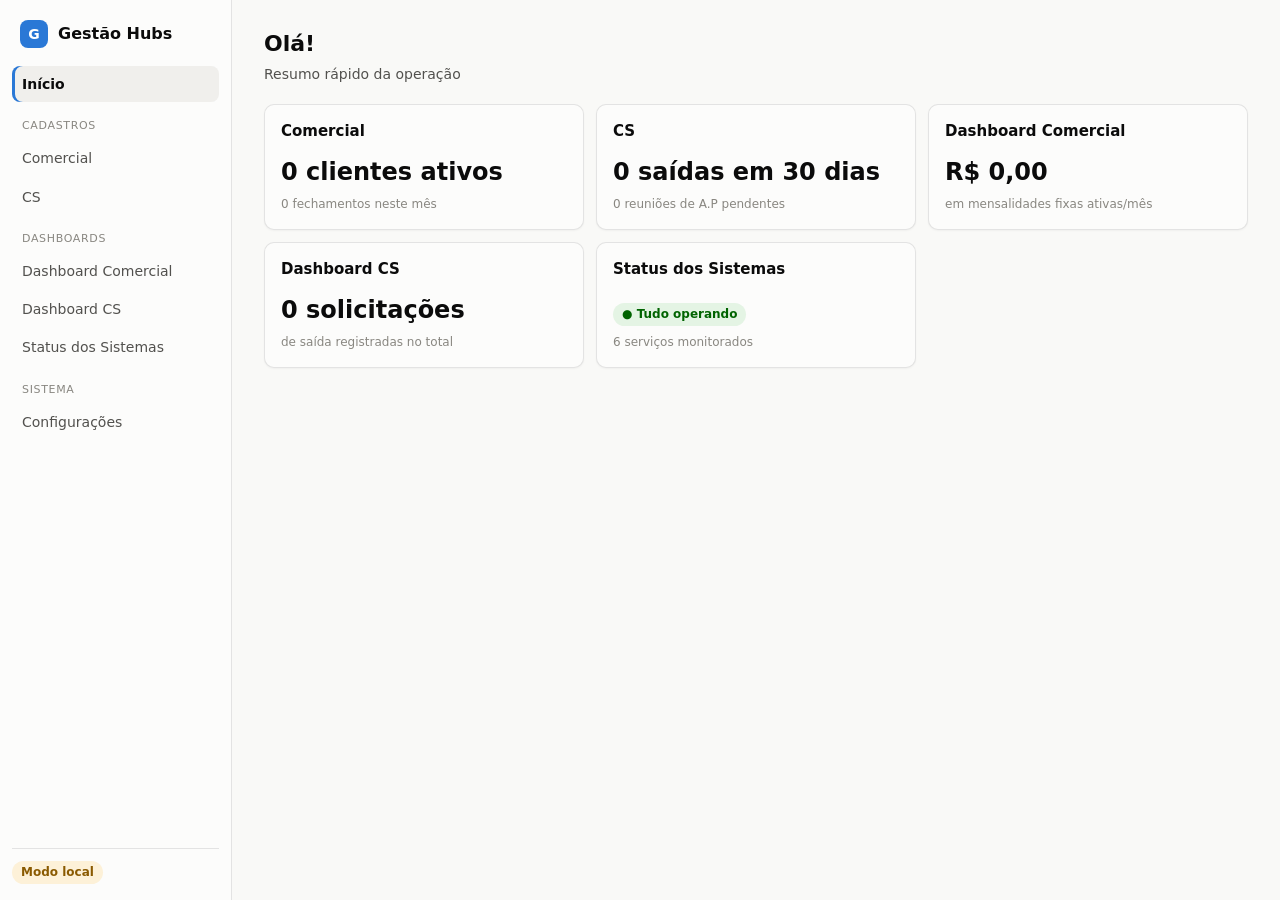
==== index.html @ 753dce30 "Add files via upload" ====
<!doctype html>
<html lang="pt-BR">
<head>
  <meta charset="utf-8">
  <meta name="viewport" content="width=device-width, initial-scale=1">
  <title>Início · Gestão Hubs</title>
  <link rel="icon" href="data:image/svg+xml,<svg xmlns='http://www.w3.org/2000/svg' viewBox='0 0 32 32'><rect width='32' height='32' rx='8' fill='%232a78d6'/><text x='16' y='22' font-size='17' font-family='sans-serif' font-weight='700' fill='white' text-anchor='middle'>G</text></svg>">
  <link rel="stylesheet" href="style.css">
</head>
<body data-page="inicio">
  <main class="content">
    <header class="page-head">
      <div><h1>Olá!</h1><p>Resumo rápido da operação</p></div>
    </header>
    <section class="home-grid" id="home"></section>
  </main>
  <script src="config.js"></script>
  <script src="store.js"></script>
  <script src="common.js"></script>
  <script src="monitor.js"></script>
  <script>
    (async () => {
      let comercial = [], cs = [], status = [], beats = [], cfg;
      try {
        [comercial, cs, status, beats, cfg] = await Promise.all([
          Store.list('comercial'), Store.list('cs'), Store.list('status'), Store.list('heartbeat'), Monitor.loadConfig()]);
      } catch (e) { toast('Erro ao carregar dados: ' + e.message, 'error'); cfg = Monitor.DEFAULT; }

      const today = dates.today(), mes = today.slice(0, 7);
      const saiu = new Set(cs.filter(c => c.data_saida_prevista && c.data_saida_prevista <= today).map(c => norm(c.loja)));
      const ativos = comercial.filter(c => !saiu.has(norm(c.nome_loja)));
      const novosMes = comercial.filter(c => (c.mes_fechamento || dates.ym(c.data_entrada_real)) === mes).length;
      const prox30 = cs.filter(c => c.data_saida_prevista >= today && c.data_saida_prevista <= dates.addDays(today, 30)).length;
      const pendAP = cs.filter(c => (c.reuniao_ap || 'Pendente') === 'Pendente' && (!c.data_saida_prevista || c.data_saida_prevista >= today)).length;

      const byId = arr => Object.fromEntries(arr.map(x => [x.id, x]));
      const M = byId(status), B = byId(beats);
      const res = await Promise.all(cfg.servicos.map(s => Monitor.check(s, M[s.id], B[s.id])));
      const down = cfg.servicos.filter((s, i) => res[i].status === 'down');

      const cards = [
        { href: 'comercial.html', title: 'Comercial', value: fmt.num(ativos.length, 0) + ' clientes ativos', sub: `${novosMes} fechamentos neste mês` },
        { href: 'cs.html', title: 'CS', value: prox30 + ' saídas em 30 dias', sub: `${pendAP} reuniões de A.P pendentes` },
        { href: 'dashboard-comercial.html', title: 'Dashboard Comercial', value: fmt.moneyShort(somaMensalidades(ativos)), sub: 'em mensalidades fixas ativas/mês' },
        { href: 'dashboard-cs.html', title: 'Dashboard CS', value: cs.length + ' solicitações', sub: 'de saída registradas no total' },
        { href: 'sistemas.html', title: 'Status dos Sistemas',
          value: down.length ? `<span class="badge down">✕ ${down.length} com problema</span>` : '<span class="badge ok">● Tudo operando</span>',
          sub: down.length ? down.map(s => esc(s.nome)).join(', ') : `${cfg.servicos.length} serviços monitorados` },
      ];
      function somaMensalidades(arr) { return arr.reduce((s, r) => s + (Number(r.mensalidade_fixa) || 0), 0); }
      $('#home').innerHTML = cards.map(c => `
        <a class="card home-card" href="${c.href}"><strong>${c.title}</strong>
        <span class="value">${c.value}</span><span class="muted small">${c.sub}</span></a>`).join('');
    })();
  </script>
</body>
</html>
---- style.css ----
:root {
  color-scheme: light;
  --bg: #f9f9f7;
  --surface: #fcfcfb;
  --surface-2: #f0efec;
  --border: rgba(11, 11, 11, .10);
  --grid: #e1e0d9;
  --axis: #c3c2b7;
  --text: #0b0b0b;
  --text-2: #52514e;
  --muted: #898781;
  --primary: #2a78d6;
  --primary-ink: #fff;
  --series-1: #2a78d6;
  --series-2: #eb6834;
  --series-3: #1baf7a;
  --series-4: #eda100;
  --good: #0ca30c;
  --good-text: #006300;
  --good-bg: #e4f4e4;
  --warning: #fab219;
  --warning-text: #8a5a00;
  --warning-bg: #fdf1d8;
  --critical: #d03b3b;
  --critical-text: #b42c2c;
  --critical-bg: #fbe6e6;
  --radius: 10px;
  --shadow: 0 1px 2px rgba(0, 0, 0, .04);
  font-family: system-ui, -apple-system, "Segoe UI", sans-serif;
}
@media (prefers-color-scheme: dark) {
  :root:not([data-theme="light"]) {
    color-scheme: dark;
    --bg: #0d0d0d;
    --surface: #1a1a19;
    --surface-2: #232321;
    --border: rgba(255, 255, 255, .10);
    --grid: #2c2c2a;
    --axis: #383835;
    --text: #ffffff;
    --text-2: #c3c2b7;
    --primary: #3987e5;
    --series-1: #3987e5;
    --series-2: #d95926;
    --series-3: #199e70;
    --series-4: #c98500;
    --good-text: #0ca30c;
    --good-bg: #13301a;
    --warning-text: #fab219;
    --warning-bg: #3a2e10;
    --critical-text: #f07070;
    --critical-bg: #3a1717;
  }
}
:root[data-theme="dark"] {
  color-scheme: dark;
  --bg: #0d0d0d; --surface: #1a1a19; --surface-2: #232321; --border: rgba(255, 255, 255, .10);
  --grid: #2c2c2a; --axis: #383835; --text: #ffffff; --text-2: #c3c2b7; --primary: #3987e5;
  --series-1: #3987e5; --series-2: #d95926; --series-3: #199e70; --series-4: #c98500;
  --good-text: #0ca30c; --good-bg: #13301a; --warning-text: #fab219; --warning-bg: #3a2e10;
  --critical-text: #f07070; --critical-bg: #3a1717;
}

* { box-sizing: border-box; }
html, body { margin: 0; }
body {
  background: var(--bg);
  color: var(--text);
  font-size: 14px;
  line-height: 1.45;
  padding-left: 232px;
}
a { color: var(--primary); }
h1 { font-size: 22px; margin: 0; }
h2 { font-size: 16px; margin: 0; }
h3 { font-size: 14px; margin: 0 0 12px; color: var(--text-2); font-weight: 600; }
.muted { color: var(--muted); }
.small { font-size: 12px; }
.mono { font-family: ui-monospace, Menlo, monospace; font-size: 12px; }
.hidden { display: none !important; }
.spacer { flex: 1; }
.row { display: flex; gap: 8px; align-items: center; flex-wrap: wrap; margin: 10px 0; }

/* ---------- layout ---------- */
.sidebar {
  position: fixed; inset: 0 auto 0 0; width: 232px;
  background: var(--surface); border-right: 1px solid var(--border);
  display: flex; flex-direction: column; padding: 16px 12px; z-index: 20;
}
.brand { display: flex; align-items: center; gap: 10px; font-weight: 700; font-size: 16px; padding: 4px 8px 18px; }
.brand-mark {
  width: 28px; height: 28px; border-radius: 8px; background: var(--primary); color: var(--primary-ink);
  display: grid; place-items: center; font-size: 14px;
}
.sidebar nav { display: flex; flex-direction: column; gap: 2px; flex: 1; overflow: auto; }
.nav-group { font-size: 11px; text-transform: uppercase; letter-spacing: .06em; color: var(--muted); padding: 14px 10px 4px; }
.sidebar nav a { color: var(--text-2); text-decoration: none; padding: 8px 10px; border-radius: 8px; }
.sidebar nav a:hover { background: var(--surface-2); color: var(--text); }
.sidebar nav a.active { background: var(--surface-2); color: var(--text); font-weight: 600; box-shadow: inset 3px 0 0 var(--primary); }
.side-foot { border-top: 1px solid var(--border); padding-top: 12px; display: flex; flex-direction: column; gap: 8px; align-items: flex-start; }
.topbar { display: none; }

main.content { padding: 28px 32px 48px; max-width: 1400px; }
.page-head { display: flex; align-items: flex-end; gap: 16px; flex-wrap: wrap; margin-bottom: 20px; }
.page-head p { margin: 4px 0 0; color: var(--text-2); }

@media (max-width: 860px) {
  body { padding-left: 0; }
  .topbar {
    display: flex; align-items: center; gap: 10px; position: sticky; top: 0; z-index: 15;
    background: var(--surface); border-bottom: 1px solid var(--border); padding: 8px 16px; font-weight: 700;
  }
  .sidebar { transform: translateX(-100%); transition: transform .2s; box-shadow: 0 0 30px rgba(0, 0, 0, .2); }
  body.menu-open .sidebar { transform: none; }
  main.content { padding: 20px 16px 40px; }
}

/* ---------- componentes ---------- */
.card { background: var(--surface); border: 1px solid var(--border); border-radius: var(--radius); box-shadow: var(--shadow); padding: 16px; }
.btn {
  border: 1px solid var(--border); background: var(--surface); color: var(--text);
  padding: 8px 14px; border-radius: 8px; font: inherit; font-weight: 500; cursor: pointer; white-space: nowrap;
}
.btn:hover { background: var(--surface-2); }
.btn:disabled { opacity: .6; cursor: wait; }
.btn.primary { background: var(--primary); border-color: var(--primary); color: var(--primary-ink); }
.btn.primary:hover { filter: brightness(1.08); }
.btn.ghost { background: transparent; }
.btn.danger { color: var(--critical-text); }
.btn.small { padding: 4px 10px; font-size: 12px; }
.btn.left { margin-right: auto; }
.icon-btn { border: 0; background: none; color: inherit; font-size: 20px; cursor: pointer; padding: 2px 8px; border-radius: 6px; }
.icon-btn:hover { background: var(--surface-2); }

.input {
  width: 100%; border: 1px solid var(--border); background: var(--surface); color: var(--text);
  border-radius: 8px; padding: 8px 10px; font: inherit;
}
.input:focus { outline: 2px solid var(--primary); outline-offset: -1px; }
.input[readonly] { background: var(--surface-2); color: var(--text-2); }
textarea.input { resize: vertical; }

.badge { display: inline-flex; align-items: center; gap: 6px; font-size: 12px; font-weight: 600; padding: 3px 9px; border-radius: 99px; }
.badge.warn { background: var(--warning-bg); color: var(--warning-text); }
.badge.ok { background: var(--good-bg); color: var(--good-text); }
.badge.down { background: var(--critical-bg); color: var(--critical-text); }
.badge.neutral { background: var(--surface-2); color: var(--text-2); }

/* ---------- toolbar / tabela ---------- */
.toolbar { display: flex; gap: 8px; align-items: center; flex-wrap: wrap; margin-bottom: 12px; }
.toolbar .search { max-width: 320px; }
.toolbar .filter { width: auto; }
.table-card { padding: 0; overflow: hidden; }
.table-wrap { overflow-x: auto; }
table.data { width: 100%; border-collapse: collapse; }
table.data th, table.data td { padding: 10px 12px; text-align: left; border-bottom: 1px solid var(--border); white-space: nowrap; }
table.data th { font-size: 12px; color: var(--text-2); font-weight: 600; background: var(--surface-2); cursor: pointer; user-select: none; position: sticky; top: 0; }
table.data td.num, table.data th.num { text-align: right; font-variant-numeric: tabular-nums; }
table.data tbody tr { cursor: pointer; }
table.data tbody tr:hover { background: var(--surface-2); }
table.data tbody tr:last-child td { border-bottom: 0; }
table.static tbody tr { cursor: default; }
.empty { padding: 40px; text-align: center; color: var(--muted); }

/* ---------- modal / formulário ---------- */
dialog.modal {
  border: 1px solid var(--border); border-radius: 14px; padding: 0; width: min(560px, calc(100vw - 32px));
  background: var(--surface); color: var(--text); box-shadow: 0 20px 60px rgba(0, 0, 0, .25);
}
dialog.modal.wide { width: min(920px, calc(100vw - 32px)); }
dialog::backdrop { background: rgba(0, 0, 0, .4); }
.modal-head, .modal-foot { display: flex; align-items: center; gap: 8px; padding: 14px 20px; }
.modal-head { justify-content: space-between; border-bottom: 1px solid var(--border); }
.modal-foot { justify-content: flex-end; border-top: 1px solid var(--border); }
.modal-body { padding: 20px; max-height: calc(100vh - 200px); overflow: auto; }
.modal-body p:first-child { margin-top: 0; }
.form-grid { display: grid; grid-template-columns: repeat(auto-fill, minmax(240px, 1fr)); gap: 14px 16px; }
.field { display: flex; flex-direction: column; gap: 5px; font-size: 13px; }
.field > span { font-weight: 600; color: var(--text-2); }
.field.wide { grid-column: 1 / -1; }
.affix { display: flex; align-items: center; border: 1px solid var(--border); border-radius: 8px; background: var(--surface); }
.affix:focus-within { outline: 2px solid var(--primary); outline-offset: -1px; }
.affix .input { border: 0; outline: none; }
.affix span { padding: 0 10px; color: var(--muted); font-size: 12px; }

#toasts { position: fixed; bottom: 16px; right: 16px; display: flex; flex-direction: column; gap: 8px; z-index: 1000; }
.toast { background: var(--text); color: var(--bg); padding: 10px 14px; border-radius: 8px; max-width: 380px; box-shadow: 0 6px 20px rgba(0, 0, 0, .2); }
.toast.error { background: var(--critical); color: #fff; }
.toast.ok { background: var(--good-text); color: #fff; }

/* ---------- dashboards ---------- */
.filters { display: flex; gap: 8px; flex-wrap: wrap; align-items: center; margin-bottom: 16px; }
.filters .input { width: auto; }
.kpis { display: grid; grid-template-columns: repeat(auto-fill, minmax(200px, 1fr)); gap: 12px; margin-bottom: 16px; }
.kpi .label { font-size: 12px; color: var(--text-2); }
.kpi .value { font-size: 26px; font-weight: 700; margin-top: 4px; }
.kpi .sub { font-size: 12px; color: var(--muted); margin-top: 2px; }
.charts { display: grid; grid-template-columns: repeat(auto-fit, minmax(420px, 1fr)); gap: 12px; margin-bottom: 16px; }
.chart-box { position: relative; height: 260px; }
@media (max-width: 520px) { .charts { grid-template-columns: 1fr; } .kpi .value { font-size: 22px; } }

/* ---------- status dos sistemas ---------- */
.overall { display: flex; align-items: center; gap: 12px; padding: 16px 20px; margin-bottom: 16px; font-weight: 600; font-size: 15px; }
.overall.ok { background: var(--good-bg); color: var(--good-text); border-color: transparent; }
.overall.down { background: var(--critical-bg); color: var(--critical-text); border-color: transparent; }
.overall.unknown { background: var(--warning-bg); color: var(--warning-text); border-color: transparent; }
.svc-group { margin: 22px 0 10px; }
.services { display: grid; grid-template-columns: repeat(auto-fill, minmax(260px, 1fr)); gap: 12px; }
.svc { display: flex; flex-direction: column; gap: 10px; border-top: 4px solid var(--axis); }
.svc.ok { border-top-color: var(--good); }
.svc.down { border-top-color: var(--critical); }
.svc.unknown { border-top-color: var(--warning); }
.svc-head { display: flex; justify-content: space-between; align-items: center; gap: 8px; }
.svc-name { font-weight: 700; font-size: 15px; }
.svc-status { font-size: 22px; font-weight: 700; display: flex; align-items: center; gap: 8px; }
.svc.ok .svc-status { color: var(--good-text); }
.svc.down .svc-status { color: var(--critical-text); }
.svc.unknown .svc-status { color: var(--warning-text); }
.svc-meta { font-size: 12px; color: var(--text-2); display: grid; gap: 2px; }
.svc-actions { display: flex; gap: 6px; flex-wrap: wrap; margin-top: auto; }
.dot { width: 10px; height: 10px; border-radius: 50%; background: currentColor; display: inline-block; }
.svc.ok .dot { animation: pulse 2s infinite; }
@keyframes pulse { 0%, 100% { opacity: 1; } 50% { opacity: .35; } }

/* ---------- início / login / config ---------- */
.home-grid { display: grid; grid-template-columns: repeat(auto-fill, minmax(240px, 1fr)); gap: 12px; }
.home-card { text-decoration: none; color: inherit; display: flex; flex-direction: column; gap: 6px; transition: border-color .15s; }
.home-card:hover { border-color: var(--primary); }
.home-card strong { font-size: 15px; }
.home-card .value { font-size: 24px; font-weight: 700; margin-top: 6px; }
.login-wrap { min-height: 100vh; display: grid; place-items: center; padding: 16px; }
body[data-page="login"] { padding-left: 0; }
.login-card { width: min(380px, 100%); display: flex; flex-direction: column; gap: 14px; padding: 28px; }
.settings { display: grid; gap: 16px; max-width: 980px; }
.settings .card h2 { margin-bottom: 4px; }
.settings .card > p { margin-top: 0; color: var(--text-2); }
code { background: var(--surface-2); padding: 1px 5px; border-radius: 4px; font-size: 12px; }
pre { background: var(--surface-2); padding: 12px; border-radius: 8px; overflow: auto; font-size: 12px; }
.kpis > *, .charts > *, .services > *, .home-grid > * { min-width: 0; }
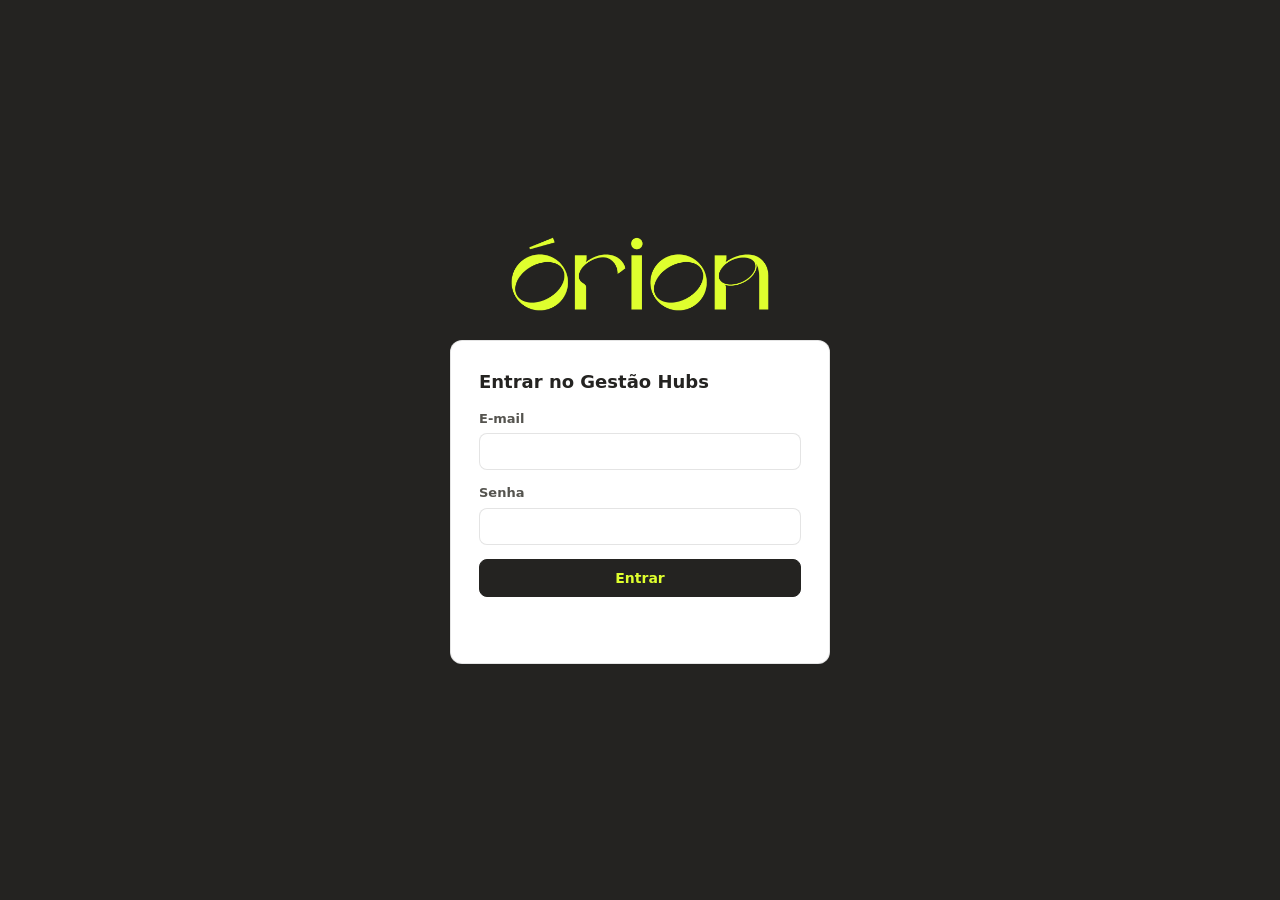
==== commit 8b56a8df: "Visual Órion e novo dashboard CS" ====
--- a/index.html
+++ b/index.html
@@ -3,8 +3,9 @@
 <head>
   <meta charset="utf-8">
   <meta name="viewport" content="width=device-width, initial-scale=1">
-  <title>Início · Gestão Hubs</title>
-  <link rel="icon" href="data:image/svg+xml,<svg xmlns='http://www.w3.org/2000/svg' viewBox='0 0 32 32'><rect width='32' height='32' rx='8' fill='%232a78d6'/><text x='16' y='22' font-size='17' font-family='sans-serif' font-weight='700' fill='white' text-anchor='middle'>G</text></svg>">
+  <meta name="theme-color" content="#242321">
+  <title>Início · Órion</title>
+  <link rel="icon" href="data:image/svg+xml,<svg xmlns='http://www.w3.org/2000/svg' viewBox='0 0 32 32'><rect width='32' height='32' rx='8' fill='%23242321'/><ellipse cx='16' cy='19' rx='8' ry='7' fill='none' stroke='%23dfff2e' stroke-width='3.5' transform='rotate(-25 16 19)'/><path d='M12 8 L21 4.5' stroke='%23dfff2e' stroke-width='2.5' stroke-linecap='round'/></svg>">
   <link rel="stylesheet" href="style.css">
 </head>
 <body data-page="inicio">
--- a/style.css
+++ b/style.css
@@ -1,16 +1,22 @@
 :root {
   color-scheme: light;
-  --bg: #f9f9f7;
-  --surface: #fcfcfb;
-  --surface-2: #f0efec;
-  --border: rgba(11, 11, 11, .10);
-  --grid: #e1e0d9;
+  /* cores da marca Órion */
+  --brand-lime: #dfff2e;
+  --brand-dark: #242321;
+
+  --bg: #f5f5f0;
+  --surface: #ffffff;
+  --surface-2: #efefe8;
+  --border: rgba(36, 35, 33, .12);
+  --grid: #e4e4dc;
   --axis: #c3c2b7;
-  --text: #0b0b0b;
-  --text-2: #52514e;
-  --muted: #898781;
-  --primary: #2a78d6;
-  --primary-ink: #fff;
+  --text: #242321;
+  --text-2: #55544f;
+  --muted: #86857e;
+  --primary: #5c6e00;          /* links, foco e destaques (limão escurecido p/ fundo claro) */
+  --btn-bg: var(--brand-dark); /* botão principal: grafite com texto limão */
+  --btn-ink: var(--brand-lime);
+  --chart-brand: #5c6e00;      /* gráficos de uma série */
   --series-1: #2a78d6;
   --series-2: #eb6834;
   --series-3: #1baf7a;
@@ -24,41 +30,34 @@
   --critical: #d03b3b;
   --critical-text: #b42c2c;
   --critical-bg: #fbe6e6;
-  --radius: 10px;
-  --shadow: 0 1px 2px rgba(0, 0, 0, .04);
+  --side-bg: var(--brand-dark);
+  --side-text: #c9c8c0;
+  --side-hover: #2f2e2b;
+  --radius: 12px;
+  --shadow: 0 1px 2px rgba(36, 35, 33, .05);
   font-family: system-ui, -apple-system, "Segoe UI", sans-serif;
 }
 @media (prefers-color-scheme: dark) {
   :root:not([data-theme="light"]) {
     color-scheme: dark;
-    --bg: #0d0d0d;
-    --surface: #1a1a19;
-    --surface-2: #232321;
-    --border: rgba(255, 255, 255, .10);
-    --grid: #2c2c2a;
-    --axis: #383835;
-    --text: #ffffff;
-    --text-2: #c3c2b7;
-    --primary: #3987e5;
-    --series-1: #3987e5;
-    --series-2: #d95926;
-    --series-3: #199e70;
-    --series-4: #c98500;
-    --good-text: #0ca30c;
-    --good-bg: #13301a;
-    --warning-text: #fab219;
-    --warning-bg: #3a2e10;
-    --critical-text: #f07070;
-    --critical-bg: #3a1717;
+    --bg: #1b1a19; --surface: #242321; --surface-2: #2e2d2a; --border: rgba(255, 255, 255, .09);
+    --grid: #33322f; --axis: #45443f; --text: #f4f4ee; --text-2: #c3c2b7; --muted: #8f8e86;
+    --primary: #dfff2e; --btn-bg: var(--brand-lime); --btn-ink: var(--brand-dark); --chart-brand: #dfff2e;
+    --series-1: #3987e5; --series-2: #d95926; --series-3: #199e70; --series-4: #c98500;
+    --good-text: #0ca30c; --good-bg: #16301b; --warning-text: #fab219; --warning-bg: #3a2e10;
+    --critical-text: #f07070; --critical-bg: #3a1717;
+    --side-bg: #141413; --side-hover: #262523;
   }
 }
 :root[data-theme="dark"] {
   color-scheme: dark;
-  --bg: #0d0d0d; --surface: #1a1a19; --surface-2: #232321; --border: rgba(255, 255, 255, .10);
-  --grid: #2c2c2a; --axis: #383835; --text: #ffffff; --text-2: #c3c2b7; --primary: #3987e5;
+  --bg: #1b1a19; --surface: #242321; --surface-2: #2e2d2a; --border: rgba(255, 255, 255, .09);
+  --grid: #33322f; --axis: #45443f; --text: #f4f4ee; --text-2: #c3c2b7; --muted: #8f8e86;
+  --primary: #dfff2e; --btn-bg: var(--brand-lime); --btn-ink: var(--brand-dark); --chart-brand: #dfff2e;
   --series-1: #3987e5; --series-2: #d95926; --series-3: #199e70; --series-4: #c98500;
-  --good-text: #0ca30c; --good-bg: #13301a; --warning-text: #fab219; --warning-bg: #3a2e10;
+  --good-text: #0ca30c; --good-bg: #16301b; --warning-text: #fab219; --warning-bg: #3a2e10;
   --critical-text: #f07070; --critical-bg: #3a1717;
+  --side-bg: #141413; --side-hover: #262523;
 }
 
 * { box-sizing: border-box; }
@@ -68,10 +67,10 @@
   color: var(--text);
   font-size: 14px;
   line-height: 1.45;
-  padding-left: 232px;
+  padding-left: 240px;
 }
 a { color: var(--primary); }
-h1 { font-size: 22px; margin: 0; }
+h1 { font-size: 24px; margin: 0; letter-spacing: -.01em; }
 h2 { font-size: 16px; margin: 0; }
 h3 { font-size: 14px; margin: 0 0 12px; color: var(--text-2); font-weight: 600; }
 .muted { color: var(--muted); }
@@ -81,36 +80,39 @@
 .spacer { flex: 1; }
 .row { display: flex; gap: 8px; align-items: center; flex-wrap: wrap; margin: 10px 0; }
 
-/* ---------- layout ---------- */
+/* ---------- layout (menu lateral sempre grafite, com a logo) ---------- */
 .sidebar {
-  position: fixed; inset: 0 auto 0 0; width: 232px;
-  background: var(--surface); border-right: 1px solid var(--border);
-  display: flex; flex-direction: column; padding: 16px 12px; z-index: 20;
-}
-.brand { display: flex; align-items: center; gap: 10px; font-weight: 700; font-size: 16px; padding: 4px 8px 18px; }
-.brand-mark {
-  width: 28px; height: 28px; border-radius: 8px; background: var(--primary); color: var(--primary-ink);
-  display: grid; place-items: center; font-size: 14px;
-}
+  position: fixed; inset: 0 auto 0 0; width: 240px;
+  background: var(--side-bg); color: var(--side-text); border-right: 1px solid rgba(255, 255, 255, .06);
+  display: flex; flex-direction: column; padding: 22px 14px 16px; z-index: 20;
+}
+.brand { display: flex; flex-direction: column; align-items: flex-start; gap: 6px; padding: 0 10px 20px; }
+.brand-logo { height: 34px; width: auto; display: block; }
+.brand-sub { font-size: 11px; letter-spacing: .14em; text-transform: uppercase; color: var(--side-text); opacity: .75; }
 .sidebar nav { display: flex; flex-direction: column; gap: 2px; flex: 1; overflow: auto; }
-.nav-group { font-size: 11px; text-transform: uppercase; letter-spacing: .06em; color: var(--muted); padding: 14px 10px 4px; }
-.sidebar nav a { color: var(--text-2); text-decoration: none; padding: 8px 10px; border-radius: 8px; }
-.sidebar nav a:hover { background: var(--surface-2); color: var(--text); }
-.sidebar nav a.active { background: var(--surface-2); color: var(--text); font-weight: 600; box-shadow: inset 3px 0 0 var(--primary); }
-.side-foot { border-top: 1px solid var(--border); padding-top: 12px; display: flex; flex-direction: column; gap: 8px; align-items: flex-start; }
+.nav-group { font-size: 11px; text-transform: uppercase; letter-spacing: .08em; color: #86857e; padding: 16px 10px 4px; }
+.sidebar nav a { color: var(--side-text); text-decoration: none; padding: 9px 12px; border-radius: 8px; transition: background .15s, color .15s; }
+.sidebar nav a:hover { background: var(--side-hover); color: #fff; }
+.sidebar nav a.active { background: var(--side-hover); color: var(--brand-lime); font-weight: 600; box-shadow: inset 3px 0 0 var(--brand-lime); }
+.side-foot { border-top: 1px solid rgba(255, 255, 255, .08); padding-top: 12px; display: flex; flex-direction: column; gap: 8px; align-items: flex-start; }
+.side-foot .muted { color: #a3a29a; }
+.side-foot .btn { color: var(--side-text); border-color: rgba(255, 255, 255, .15); }
+.side-foot .btn:hover { background: var(--side-hover); color: #fff; }
 .topbar { display: none; }
 
-main.content { padding: 28px 32px 48px; max-width: 1400px; }
-.page-head { display: flex; align-items: flex-end; gap: 16px; flex-wrap: wrap; margin-bottom: 20px; }
-.page-head p { margin: 4px 0 0; color: var(--text-2); }
+main.content { padding: 30px 36px 48px; max-width: 1400px; }
+.page-head { display: flex; align-items: flex-end; gap: 16px; flex-wrap: wrap; margin-bottom: 22px; }
+.page-head h1::after { content: ""; display: block; width: 32px; height: 4px; border-radius: 2px; background: var(--brand-lime); margin-top: 8px; }
+.page-head p { margin: 6px 0 0; color: var(--text-2); }
 
 @media (max-width: 860px) {
   body { padding-left: 0; }
   .topbar {
-    display: flex; align-items: center; gap: 10px; position: sticky; top: 0; z-index: 15;
-    background: var(--surface); border-bottom: 1px solid var(--border); padding: 8px 16px; font-weight: 700;
+    display: flex; align-items: center; gap: 12px; position: sticky; top: 0; z-index: 15;
+    background: var(--brand-dark); color: #fff; padding: 10px 16px;
   }
-  .sidebar { transform: translateX(-100%); transition: transform .2s; box-shadow: 0 0 30px rgba(0, 0, 0, .2); }
+  .topbar .brand-logo { height: 22px; }
+  .sidebar { transform: translateX(-100%); transition: transform .2s; box-shadow: 0 0 30px rgba(0, 0, 0, .3); }
   body.menu-open .sidebar { transform: none; }
   main.content { padding: 20px 16px 40px; }
 }
@@ -123,7 +125,7 @@
 }
 .btn:hover { background: var(--surface-2); }
 .btn:disabled { opacity: .6; cursor: wait; }
-.btn.primary { background: var(--primary); border-color: var(--primary); color: var(--primary-ink); }
+.btn.primary { background: var(--btn-bg); border-color: var(--btn-bg); color: var(--btn-ink); font-weight: 600; }
 .btn.primary:hover { filter: brightness(1.08); }
 .btn.ghost { background: transparent; }
 .btn.danger { color: var(--critical-text); }
@@ -186,7 +188,7 @@
 #toasts { position: fixed; bottom: 16px; right: 16px; display: flex; flex-direction: column; gap: 8px; z-index: 1000; }
 .toast { background: var(--text); color: var(--bg); padding: 10px 14px; border-radius: 8px; max-width: 380px; box-shadow: 0 6px 20px rgba(0, 0, 0, .2); }
 .toast.error { background: var(--critical); color: #fff; }
-.toast.ok { background: var(--good-text); color: #fff; }
+.toast.ok { background: var(--brand-dark); color: var(--brand-lime); }
 
 /* ---------- dashboards ---------- */
 .filters { display: flex; gap: 8px; flex-wrap: wrap; align-items: center; margin-bottom: 16px; }
@@ -228,12 +230,23 @@
 .home-card:hover { border-color: var(--primary); }
 .home-card strong { font-size: 15px; }
 .home-card .value { font-size: 24px; font-weight: 700; margin-top: 6px; }
-.login-wrap { min-height: 100vh; display: grid; place-items: center; padding: 16px; }
-body[data-page="login"] { padding-left: 0; }
+.login-wrap { min-height: 100vh; display: grid; place-items: center; align-content: center; gap: 28px; padding: 16px; }
+body[data-page="login"] { padding-left: 0; background: var(--brand-dark); }
+.login-logo { width: min(260px, 70vw); height: auto; }
 .login-card { width: min(380px, 100%); display: flex; flex-direction: column; gap: 14px; padding: 28px; }
+.login-card h2 { font-size: 18px; }
 .settings { display: grid; gap: 16px; max-width: 980px; }
 .settings .card h2 { margin-bottom: 4px; }
 .settings .card > p { margin-top: 0; color: var(--text-2); }
 code { background: var(--surface-2); padding: 1px 5px; border-radius: 4px; font-size: 12px; }
 pre { background: var(--surface-2); padding: 12px; border-radius: 8px; overflow: auto; font-size: 12px; }
 .kpis > *, .charts > *, .services > *, .home-grid > * { min-width: 0; }
+a.brand { text-decoration: none; }
+
+/* seções do dashboard */
+.section-head { display: flex; align-items: center; gap: 10px; flex-wrap: wrap; margin: 30px 0 12px; padding-top: 22px; border-top: 1px solid var(--border); }
+.section-head h2 { font-size: 18px; }
+.section-head .muted { margin-left: auto; }
+.note { margin: -6px 0 0; }
+.kpi .sub a { color: var(--primary); }
+.table-card + .section-head { margin-top: 34px; }
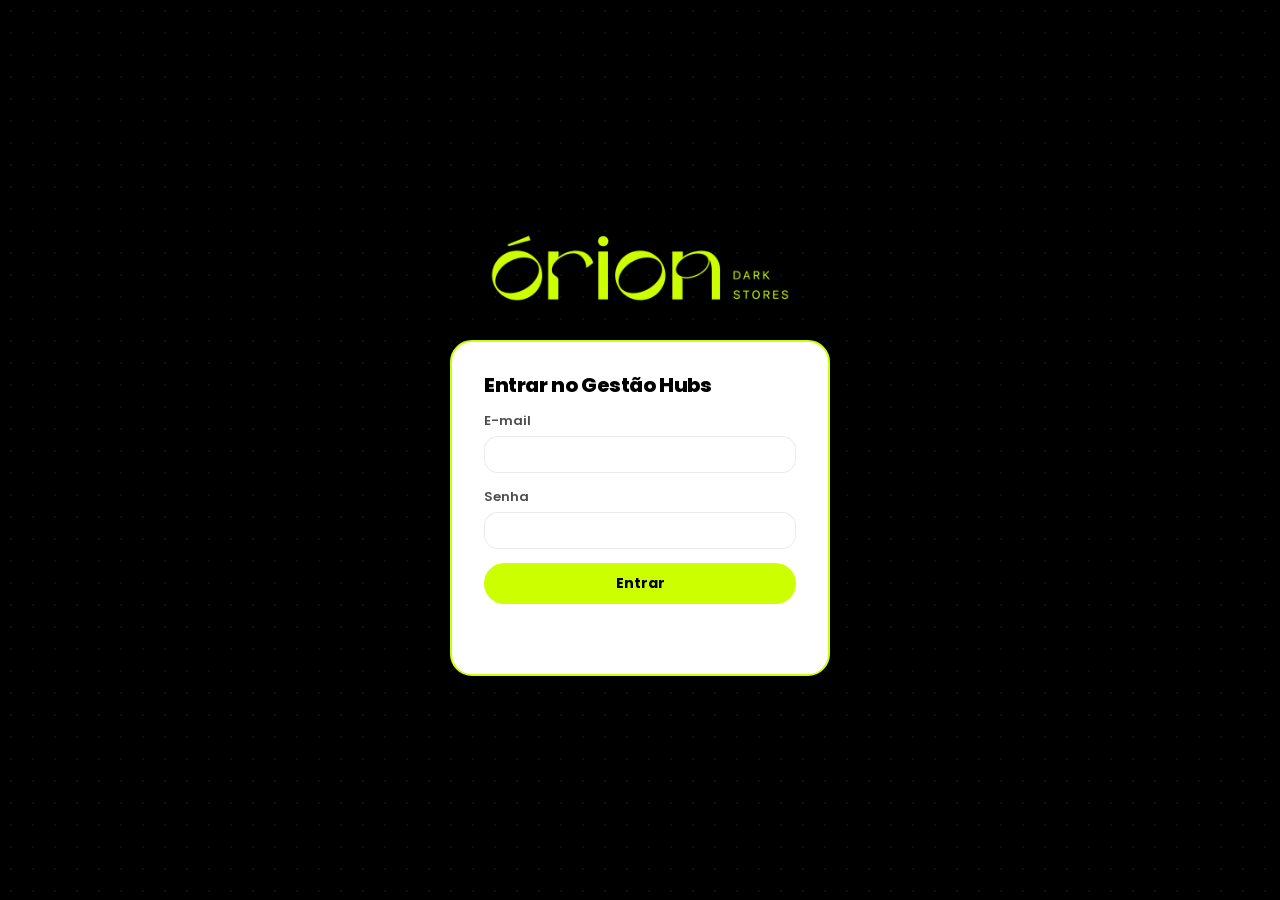
==== commit 6a26113f: "Mudanças Design pt2" ====
--- a/index.html
+++ b/index.html
@@ -3,9 +3,9 @@
 <head>
   <meta charset="utf-8">
   <meta name="viewport" content="width=device-width, initial-scale=1">
-  <meta name="theme-color" content="#242321">
+  <meta name="theme-color" content="#000000">
   <title>Início · Órion</title>
-  <link rel="icon" href="data:image/svg+xml,<svg xmlns='http://www.w3.org/2000/svg' viewBox='0 0 32 32'><rect width='32' height='32' rx='8' fill='%23242321'/><ellipse cx='16' cy='19' rx='8' ry='7' fill='none' stroke='%23dfff2e' stroke-width='3.5' transform='rotate(-25 16 19)'/><path d='M12 8 L21 4.5' stroke='%23dfff2e' stroke-width='2.5' stroke-linecap='round'/></svg>">
+  <link rel="icon" href="data:image/svg+xml,<svg xmlns='http://www.w3.org/2000/svg' viewBox='0 0 32 32'><rect width='32' height='32' rx='8' fill='%23000000'/><ellipse cx='16' cy='19' rx='8' ry='7' fill='none' stroke='%23CCFF00' stroke-width='3.5' transform='rotate(-25 16 19)'/><path d='M12 8 L21 4.5' stroke='%23CCFF00' stroke-width='2.5' stroke-linecap='round'/></svg>">
   <link rel="stylesheet" href="style.css">
 </head>
 <body data-page="inicio">
--- a/style.css
+++ b/style.css
@@ -1,26 +1,38 @@
+@import url('https://fonts.googleapis.com/css2?family=Poppins:wght@400;500;600;700;800&display=swap');
+
+/* Identidade Órion (Órion Design System): limão é o protagonista,
+   preto e areia são as bases, lilás é o único acento secundário. */
 :root {
   color-scheme: light;
-  /* cores da marca Órion */
-  --brand-lime: #dfff2e;
-  --brand-dark: #242321;
-
-  --bg: #f5f5f0;
-  --surface: #ffffff;
-  --surface-2: #efefe8;
-  --border: rgba(36, 35, 33, .12);
-  --grid: #e4e4dc;
-  --axis: #c3c2b7;
-  --text: #242321;
-  --text-2: #55544f;
-  --muted: #86857e;
-  --primary: #5c6e00;          /* links, foco e destaques (limão escurecido p/ fundo claro) */
-  --btn-bg: var(--brand-dark); /* botão principal: grafite com texto limão */
-  --btn-ink: var(--brand-lime);
-  --chart-brand: #5c6e00;      /* gráficos de uma série */
-  --series-1: #2a78d6;
-  --series-2: #eb6834;
-  --series-3: #1baf7a;
-  --series-4: #eda100;
+  --orion-lime: #ccff00;
+  --orion-black: #000000;
+  --orion-white: #ffffff;
+  --orion-sand: #f0efeb;
+  --orion-lilac: #c9b8e8;
+  --lime-600: #b8e600;
+  --lime-900: #5c7300;          /* limão legível sobre fundo claro */
+  --lilac-100: #efe9f8;
+  --lilac-600: #a88fd6;
+
+  --bg: var(--orion-sand);
+  --surface: var(--orion-white);
+  --surface-2: #e6e5e0;
+  --border: rgba(0, 0, 0, .08);
+  --grid: #e6e5e0;
+  --axis: #b3b3b3;
+  --text: #000000;
+  --text-2: #4d4d4d;
+  --muted: #808080;
+  --primary: var(--lime-900);   /* links e destaques sobre claro */
+  --accent-2: var(--lilac-600); /* acento secundário: bordas, marcadores */
+  --focus: var(--lilac-600);
+  --btn-bg: var(--orion-lime);  /* botão principal: limão com texto preto, sempre */
+  --btn-ink: var(--orion-black);
+  --chart-brand: #5c7300;
+  --series-1: #5c7300;
+  --series-2: #8a6cc4;
+  --series-3: #2a78d6;
+  --series-4: #eb6834;
   --good: #0ca30c;
   --good-text: #006300;
   --good-bg: #e4f4e4;
@@ -30,34 +42,37 @@
   --critical: #d03b3b;
   --critical-text: #b42c2c;
   --critical-bg: #fbe6e6;
-  --side-bg: var(--brand-dark);
-  --side-text: #c9c8c0;
-  --side-hover: #2f2e2b;
-  --radius: 12px;
-  --shadow: 0 1px 2px rgba(36, 35, 33, .05);
-  font-family: system-ui, -apple-system, "Segoe UI", sans-serif;
+  --side-bg: var(--orion-black);
+  --side-text: #b3b3b3;
+  --side-hover: #1f1f1f;
+  --radius: 22px;
+  --radius-sm: 14px;
+  --shadow: 0 2px 8px rgba(0, 0, 0, .06);
+  --ease-out: cubic-bezier(.22, 1, .36, 1);
+  --texture-dots: radial-gradient(rgba(255, 255, 255, .05) 1.4px, transparent 1.4px);
+  font-family: 'Poppins', system-ui, -apple-system, "Segoe UI", sans-serif;
 }
 @media (prefers-color-scheme: dark) {
   :root:not([data-theme="light"]) {
     color-scheme: dark;
-    --bg: #1b1a19; --surface: #242321; --surface-2: #2e2d2a; --border: rgba(255, 255, 255, .09);
-    --grid: #33322f; --axis: #45443f; --text: #f4f4ee; --text-2: #c3c2b7; --muted: #8f8e86;
-    --primary: #dfff2e; --btn-bg: var(--brand-lime); --btn-ink: var(--brand-dark); --chart-brand: #dfff2e;
-    --series-1: #3987e5; --series-2: #d95926; --series-3: #199e70; --series-4: #c98500;
-    --good-text: #0ca30c; --good-bg: #16301b; --warning-text: #fab219; --warning-bg: #3a2e10;
-    --critical-text: #f07070; --critical-bg: #3a1717;
-    --side-bg: #141413; --side-hover: #262523;
+    --bg: #000000; --surface: #141414; --surface-2: #1f1f1f; --border: rgba(255, 255, 255, .1);
+    --grid: #2e2e2e; --axis: #4d4d4d; --text: #ffffff; --text-2: #b3b3b3; --muted: #808080;
+    --primary: var(--orion-lime); --chart-brand: #ccff00;
+    --series-1: #ccff00; --series-2: #c9b8e8; --series-3: #3987e5; --series-4: #d95926;
+    --good-text: #3fcf3f; --good-bg: #12291a; --warning-text: #fab219; --warning-bg: #33280c;
+    --critical-text: #f07070; --critical-bg: #351414;
+    --side-bg: #000000; --side-hover: #1f1f1f;
   }
 }
 :root[data-theme="dark"] {
   color-scheme: dark;
-  --bg: #1b1a19; --surface: #242321; --surface-2: #2e2d2a; --border: rgba(255, 255, 255, .09);
-  --grid: #33322f; --axis: #45443f; --text: #f4f4ee; --text-2: #c3c2b7; --muted: #8f8e86;
-  --primary: #dfff2e; --btn-bg: var(--brand-lime); --btn-ink: var(--brand-dark); --chart-brand: #dfff2e;
-  --series-1: #3987e5; --series-2: #d95926; --series-3: #199e70; --series-4: #c98500;
-  --good-text: #0ca30c; --good-bg: #16301b; --warning-text: #fab219; --warning-bg: #3a2e10;
-  --critical-text: #f07070; --critical-bg: #3a1717;
-  --side-bg: #141413; --side-hover: #262523;
+  --bg: #000000; --surface: #141414; --surface-2: #1f1f1f; --border: rgba(255, 255, 255, .1);
+  --grid: #2e2e2e; --axis: #4d4d4d; --text: #ffffff; --text-2: #b3b3b3; --muted: #808080;
+  --primary: var(--orion-lime); --chart-brand: #ccff00;
+  --series-1: #ccff00; --series-2: #c9b8e8; --series-3: #3987e5; --series-4: #d95926;
+  --good-text: #3fcf3f; --good-bg: #12291a; --warning-text: #fab219; --warning-bg: #33280c;
+  --critical-text: #f07070; --critical-bg: #351414;
+  --side-bg: #000000; --side-hover: #1f1f1f;
 }
 
 * { box-sizing: border-box; }
@@ -66,11 +81,13 @@
   background: var(--bg);
   color: var(--text);
   font-size: 14px;
-  line-height: 1.45;
+  line-height: 1.5;
   padding-left: 240px;
+  -webkit-font-smoothing: antialiased;
 }
 a { color: var(--primary); }
-h1 { font-size: 24px; margin: 0; letter-spacing: -.01em; }
+h1, h2 { font-weight: 800; letter-spacing: -.02em; line-height: 1.15; }
+h1 { font-size: 26px; margin: 0; }
 h2 { font-size: 16px; margin: 0; }
 h3 { font-size: 14px; margin: 0 0 12px; color: var(--text-2); font-weight: 600; }
 .muted { color: var(--muted); }
@@ -83,37 +100,38 @@
 /* ---------- layout (menu lateral sempre grafite, com a logo) ---------- */
 .sidebar {
   position: fixed; inset: 0 auto 0 0; width: 240px;
-  background: var(--side-bg); color: var(--side-text); border-right: 1px solid rgba(255, 255, 255, .06);
+  background: var(--side-bg) var(--texture-dots); background-size: 22px 22px;
+  color: var(--side-text); border-right: 1px solid rgba(255, 255, 255, .06);
   display: flex; flex-direction: column; padding: 22px 14px 16px; z-index: 20;
 }
 .brand { display: flex; flex-direction: column; align-items: flex-start; gap: 6px; padding: 0 10px 20px; }
-.brand-logo { height: 34px; width: auto; display: block; }
-.brand-sub { font-size: 11px; letter-spacing: .14em; text-transform: uppercase; color: var(--side-text); opacity: .75; }
+.brand-logo { height: 40px; margin-left: -6px; width: auto; display: block; }
+.brand-sub { font-size: 11px; font-weight: 600; letter-spacing: .14em; text-transform: uppercase; color: var(--orion-lilac); }
 .sidebar nav { display: flex; flex-direction: column; gap: 2px; flex: 1; overflow: auto; }
-.nav-group { font-size: 11px; text-transform: uppercase; letter-spacing: .08em; color: #86857e; padding: 16px 10px 4px; }
-.sidebar nav a { color: var(--side-text); text-decoration: none; padding: 9px 12px; border-radius: 8px; transition: background .15s, color .15s; }
+.nav-group { font-size: 11px; font-weight: 600; text-transform: uppercase; letter-spacing: .14em; color: #808080; padding: 16px 10px 4px; }
+.sidebar nav a { color: var(--side-text); text-decoration: none; padding: 9px 14px; border-radius: 999px; font-weight: 500; transition: background .15s, color .15s; }
 .sidebar nav a:hover { background: var(--side-hover); color: #fff; }
-.sidebar nav a.active { background: var(--side-hover); color: var(--brand-lime); font-weight: 600; box-shadow: inset 3px 0 0 var(--brand-lime); }
+.sidebar nav a.active { background: var(--orion-lime); color: var(--orion-black); font-weight: 700; }
 .side-foot { border-top: 1px solid rgba(255, 255, 255, .08); padding-top: 12px; display: flex; flex-direction: column; gap: 8px; align-items: flex-start; }
-.side-foot .muted { color: #a3a29a; }
+.side-foot .muted { color: #b3b3b3; }
 .side-foot .btn { color: var(--side-text); border-color: rgba(255, 255, 255, .15); }
 .side-foot .btn:hover { background: var(--side-hover); color: #fff; }
 .topbar { display: none; }
 
 main.content { padding: 30px 36px 48px; max-width: 1400px; }
 .page-head { display: flex; align-items: flex-end; gap: 16px; flex-wrap: wrap; margin-bottom: 22px; }
-.page-head h1::after { content: ""; display: block; width: 32px; height: 4px; border-radius: 2px; background: var(--brand-lime); margin-top: 8px; }
+.page-head h1::after { content: ""; display: block; width: 40px; height: 6px; border-radius: 999px; background: var(--orion-lime); margin-top: 10px; }
 .page-head p { margin: 6px 0 0; color: var(--text-2); }
 
 @media (max-width: 860px) {
   body { padding-left: 0; }
   .topbar {
     display: flex; align-items: center; gap: 12px; position: sticky; top: 0; z-index: 15;
-    background: var(--brand-dark); color: #fff; padding: 10px 16px;
+    background: var(--orion-black); color: #fff; padding: 10px 16px;
   }
-  .topbar .brand-logo { height: 22px; }
-  .sidebar { transform: translateX(-100%); transition: transform .2s; box-shadow: 0 0 30px rgba(0, 0, 0, .3); }
-  body.menu-open .sidebar { transform: none; }
+  .topbar .brand-logo { height: 24px; }
+  .sidebar { transform: translateX(-100%); transition: transform .2s; }
+  body.menu-open .sidebar { transform: none; box-shadow: 0 0 30px rgba(0, 0, 0, .3); }
   main.content { padding: 20px 16px 40px; }
 }
 
@@ -121,28 +139,33 @@
 .card { background: var(--surface); border: 1px solid var(--border); border-radius: var(--radius); box-shadow: var(--shadow); padding: 16px; }
 .btn {
   border: 1px solid var(--border); background: var(--surface); color: var(--text);
-  padding: 8px 14px; border-radius: 8px; font: inherit; font-weight: 500; cursor: pointer; white-space: nowrap;
+  padding: 8px 18px; border-radius: 999px; border-width: 2px; font: inherit; font-weight: 600; cursor: pointer; white-space: nowrap;
+  transition: transform .14s var(--ease-out), filter .14s var(--ease-out), background .14s;
 }
 .btn:hover { background: var(--surface-2); }
+.btn:active:not(:disabled) { transform: scale(.96); }
+.btn:focus-visible, .icon-btn:focus-visible, a:focus-visible { outline: 2px solid var(--focus); outline-offset: 2px; }
 .btn:disabled { opacity: .6; cursor: wait; }
-.btn.primary { background: var(--btn-bg); border-color: var(--btn-bg); color: var(--btn-ink); font-weight: 600; }
-.btn.primary:hover { filter: brightness(1.08); }
+.btn.primary { background: var(--btn-bg); border-color: var(--btn-bg); color: var(--btn-ink); font-weight: 700; }
+.btn.primary:hover { filter: brightness(.93); }
 .btn.ghost { background: transparent; }
 .btn.danger { color: var(--critical-text); }
-.btn.small { padding: 4px 10px; font-size: 12px; }
+.btn.small { padding: 4px 12px; font-size: 12px; }
 .btn.left { margin-right: auto; }
 .icon-btn { border: 0; background: none; color: inherit; font-size: 20px; cursor: pointer; padding: 2px 8px; border-radius: 6px; }
 .icon-btn:hover { background: var(--surface-2); }
 
 .input {
   width: 100%; border: 1px solid var(--border); background: var(--surface); color: var(--text);
-  border-radius: 8px; padding: 8px 10px; font: inherit;
-}
-.input:focus { outline: 2px solid var(--primary); outline-offset: -1px; }
+  border-radius: var(--radius-sm); padding: 8px 12px; font: inherit;
+}
+.input:focus { outline: 2px solid var(--focus); outline-offset: -1px; }
 .input[readonly] { background: var(--surface-2); color: var(--text-2); }
 textarea.input { resize: vertical; }
 
-.badge { display: inline-flex; align-items: center; gap: 6px; font-size: 12px; font-weight: 600; padding: 3px 9px; border-radius: 99px; }
+.badge { display: inline-flex; align-items: center; gap: 6px; font-size: 11px; font-weight: 600; letter-spacing: .06em; text-transform: uppercase; padding: 4px 10px; border-radius: 999px; }
+.badge.lime { background: var(--orion-lime); color: var(--orion-black); }
+.badge.lilac { background: var(--orion-lilac); color: var(--orion-black); }
 .badge.warn { background: var(--warning-bg); color: var(--warning-text); }
 .badge.ok { background: var(--good-bg); color: var(--good-text); }
 .badge.down { background: var(--critical-bg); color: var(--critical-text); }
@@ -156,7 +179,7 @@
 .table-wrap { overflow-x: auto; }
 table.data { width: 100%; border-collapse: collapse; }
 table.data th, table.data td { padding: 10px 12px; text-align: left; border-bottom: 1px solid var(--border); white-space: nowrap; }
-table.data th { font-size: 12px; color: var(--text-2); font-weight: 600; background: var(--surface-2); cursor: pointer; user-select: none; position: sticky; top: 0; }
+table.data th { font-size: 11px; letter-spacing: .08em; text-transform: uppercase; color: var(--text-2); font-weight: 600; background: var(--surface-2); cursor: pointer; user-select: none; position: sticky; top: 0; }
 table.data td.num, table.data th.num { text-align: right; font-variant-numeric: tabular-nums; }
 table.data tbody tr { cursor: pointer; }
 table.data tbody tr:hover { background: var(--surface-2); }
@@ -166,7 +189,7 @@
 
 /* ---------- modal / formulário ---------- */
 dialog.modal {
-  border: 1px solid var(--border); border-radius: 14px; padding: 0; width: min(560px, calc(100vw - 32px));
+  border: 1px solid var(--border); border-radius: var(--radius); padding: 0; width: min(560px, calc(100vw - 32px));
   background: var(--surface); color: var(--text); box-shadow: 0 20px 60px rgba(0, 0, 0, .25);
 }
 dialog.modal.wide { width: min(920px, calc(100vw - 32px)); }
@@ -180,26 +203,26 @@
 .field { display: flex; flex-direction: column; gap: 5px; font-size: 13px; }
 .field > span { font-weight: 600; color: var(--text-2); }
 .field.wide { grid-column: 1 / -1; }
-.affix { display: flex; align-items: center; border: 1px solid var(--border); border-radius: 8px; background: var(--surface); }
-.affix:focus-within { outline: 2px solid var(--primary); outline-offset: -1px; }
+.affix { display: flex; align-items: center; border: 1px solid var(--border); border-radius: var(--radius-sm); background: var(--surface); }
+.affix:focus-within { outline: 2px solid var(--focus); outline-offset: -1px; }
 .affix .input { border: 0; outline: none; }
 .affix span { padding: 0 10px; color: var(--muted); font-size: 12px; }
 
 #toasts { position: fixed; bottom: 16px; right: 16px; display: flex; flex-direction: column; gap: 8px; z-index: 1000; }
-.toast { background: var(--text); color: var(--bg); padding: 10px 14px; border-radius: 8px; max-width: 380px; box-shadow: 0 6px 20px rgba(0, 0, 0, .2); }
+.toast { background: var(--text); color: var(--bg); padding: 10px 16px; border-radius: var(--radius-sm); font-weight: 500; max-width: 380px; box-shadow: 0 6px 20px rgba(0, 0, 0, .2); }
 .toast.error { background: var(--critical); color: #fff; }
-.toast.ok { background: var(--brand-dark); color: var(--brand-lime); }
+.toast.ok { background: var(--orion-black); color: var(--orion-lime); }
 
 /* ---------- dashboards ---------- */
 .filters { display: flex; gap: 8px; flex-wrap: wrap; align-items: center; margin-bottom: 16px; }
 .filters .input { width: auto; }
 .kpis { display: grid; grid-template-columns: repeat(auto-fill, minmax(200px, 1fr)); gap: 12px; margin-bottom: 16px; }
-.kpi .label { font-size: 12px; color: var(--text-2); }
-.kpi .value { font-size: 26px; font-weight: 700; margin-top: 4px; }
+.kpi .label { font-size: 11px; font-weight: 600; letter-spacing: .1em; text-transform: uppercase; color: var(--text-2); }
+.kpi .value { font-size: 24px; font-weight: 800; letter-spacing: -.02em; margin-top: 6px; overflow-wrap: anywhere; }
 .kpi .sub { font-size: 12px; color: var(--muted); margin-top: 2px; }
 .charts { display: grid; grid-template-columns: repeat(auto-fit, minmax(420px, 1fr)); gap: 12px; margin-bottom: 16px; }
 .chart-box { position: relative; height: 260px; }
-@media (max-width: 520px) { .charts { grid-template-columns: 1fr; } .kpi .value { font-size: 22px; } }
+@media (max-width: 520px) { .charts { grid-template-columns: 1fr; } .kpi .value { font-size: 21px; } }
 
 /* ---------- status dos sistemas ---------- */
 .overall { display: flex; align-items: center; gap: 12px; padding: 16px 20px; margin-bottom: 16px; font-weight: 600; font-size: 15px; }
@@ -214,7 +237,7 @@
 .svc.unknown { border-top-color: var(--warning); }
 .svc-head { display: flex; justify-content: space-between; align-items: center; gap: 8px; }
 .svc-name { font-weight: 700; font-size: 15px; }
-.svc-status { font-size: 22px; font-weight: 700; display: flex; align-items: center; gap: 8px; }
+.svc-status { font-size: 22px; font-weight: 800; display: flex; align-items: center; gap: 8px; }
 .svc.ok .svc-status { color: var(--good-text); }
 .svc.down .svc-status { color: var(--critical-text); }
 .svc.unknown .svc-status { color: var(--warning-text); }
@@ -226,26 +249,27 @@
 
 /* ---------- início / login / config ---------- */
 .home-grid { display: grid; grid-template-columns: repeat(auto-fill, minmax(240px, 1fr)); gap: 12px; }
-.home-card { text-decoration: none; color: inherit; display: flex; flex-direction: column; gap: 6px; transition: border-color .15s; }
-.home-card:hover { border-color: var(--primary); }
+.home-card { text-decoration: none; color: inherit; display: flex; flex-direction: column; gap: 6px; border-width: 2px; transition: border-color .15s, transform .22s var(--ease-out); }
+.home-card:hover { border-color: var(--orion-lime); transform: translateY(-2px); }
 .home-card strong { font-size: 15px; }
-.home-card .value { font-size: 24px; font-weight: 700; margin-top: 6px; }
+.home-card .value { font-size: 26px; font-weight: 800; letter-spacing: -.02em; margin-top: 6px; }
 .login-wrap { min-height: 100vh; display: grid; place-items: center; align-content: center; gap: 28px; padding: 16px; }
-body[data-page="login"] { padding-left: 0; background: var(--brand-dark); }
-.login-logo { width: min(260px, 70vw); height: auto; }
-.login-card { width: min(380px, 100%); display: flex; flex-direction: column; gap: 14px; padding: 28px; }
-.login-card h2 { font-size: 18px; }
+body[data-page="login"] { padding-left: 0; background: var(--orion-black) var(--texture-dots); background-size: 22px 22px; }
+.login-logo { width: min(320px, 76vw); height: auto; }
+.login-card { width: min(380px, 100%); display: flex; flex-direction: column; gap: 14px; padding: 32px; border: 2px solid var(--orion-lime); }
+.login-card h2 { font-size: 20px; }
 .settings { display: grid; gap: 16px; max-width: 980px; }
 .settings .card h2 { margin-bottom: 4px; }
 .settings .card > p { margin-top: 0; color: var(--text-2); }
-code { background: var(--surface-2); padding: 1px 5px; border-radius: 4px; font-size: 12px; }
-pre { background: var(--surface-2); padding: 12px; border-radius: 8px; overflow: auto; font-size: 12px; }
+code { background: var(--surface-2); padding: 1px 6px; border-radius: 6px; font-size: 12px; }
+pre { background: var(--surface-2); padding: 12px; border-radius: var(--radius-sm); overflow: auto; font-size: 12px; }
 .kpis > *, .charts > *, .services > *, .home-grid > * { min-width: 0; }
 a.brand { text-decoration: none; }
 
 /* seções do dashboard */
 .section-head { display: flex; align-items: center; gap: 10px; flex-wrap: wrap; margin: 30px 0 12px; padding-top: 22px; border-top: 1px solid var(--border); }
 .section-head h2 { font-size: 18px; }
+.section-head h2::before { content: ""; display: inline-block; width: 10px; height: 10px; border-radius: 50%; background: var(--orion-lilac); margin-right: 10px; vertical-align: 2px; }
 .section-head .muted { margin-left: auto; }
 .note { margin: -6px 0 0; }
 .kpi .sub a { color: var(--primary); }
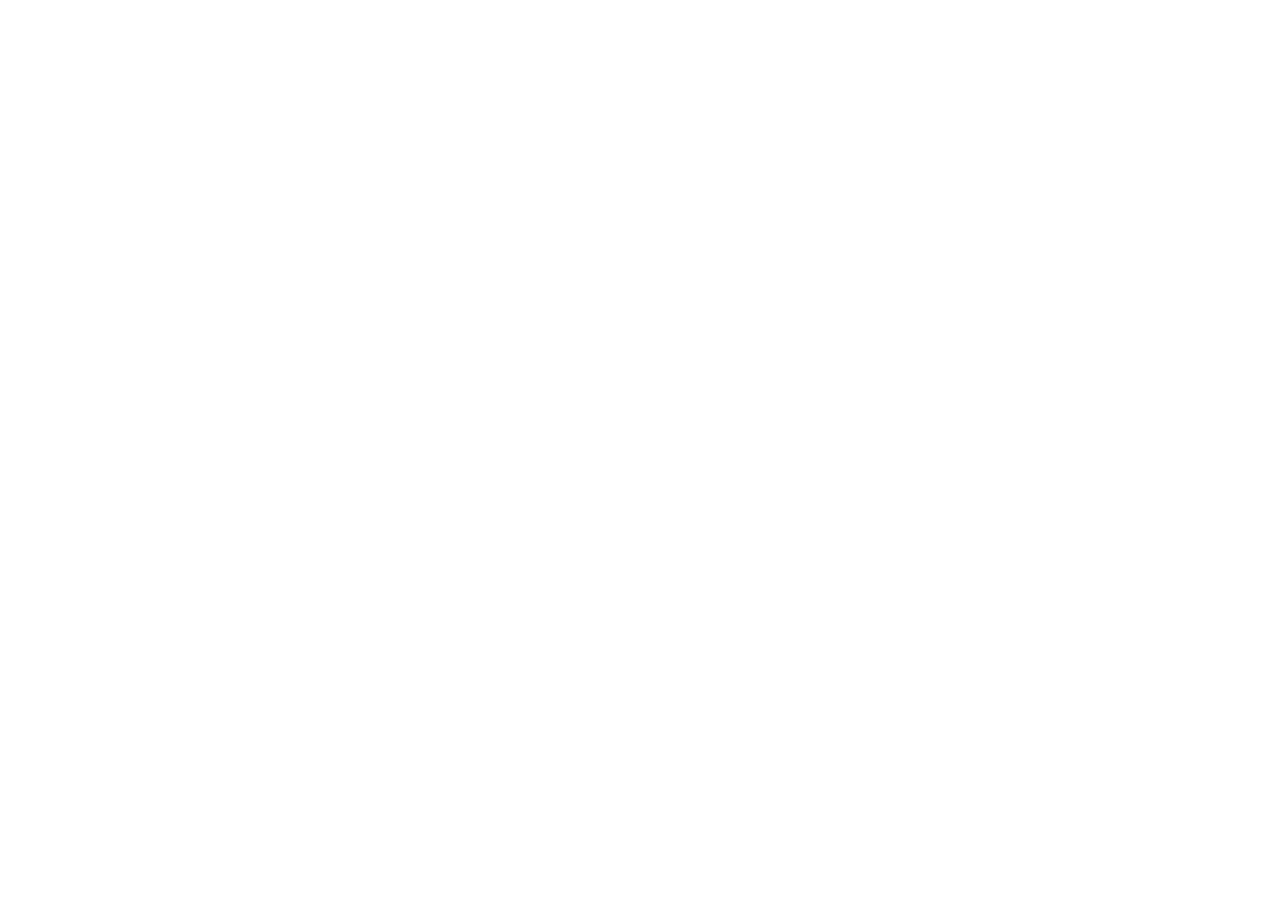
==== commit 82afbb18: "Redireciona os links antigos para https://sistema-kairos.github.io Co-Authored-By: Claude Opus 5.5 <" ====
--- a/index.html
+++ b/index.html
@@ -3,56 +3,15 @@
 <head>
   <meta charset="utf-8">
   <meta name="viewport" content="width=device-width, initial-scale=1">
-  <meta name="theme-color" content="#000000">
-  <title>Início · Órion</title>
-  <link rel="icon" href="data:image/svg+xml,<svg xmlns='http://www.w3.org/2000/svg' viewBox='0 0 32 32'><rect width='32' height='32' rx='8' fill='%23000000'/><ellipse cx='16' cy='19' rx='8' ry='7' fill='none' stroke='%23CCFF00' stroke-width='3.5' transform='rotate(-25 16 19)'/><path d='M12 8 L21 4.5' stroke='%23CCFF00' stroke-width='2.5' stroke-linecap='round'/></svg>">
-  <link rel="stylesheet" href="style.css">
+  <meta name="robots" content="noindex">
+  <title>Órion · endereço novo</title>
+  <script>
+    // O sistema mudou para https://sistema-kairos.github.io — leva a pessoa para a mesma página, com os mesmos parâmetros (UTMs)
+    var caminho = location.pathname.replace(/^\/Reposit-rio---Sistema/, '') || '/';
+    location.replace('https://sistema-kairos.github.io' + caminho + location.search + location.hash);
+  </script>
 </head>
-<body data-page="inicio">
-  <main class="content">
-    <header class="page-head">
-      <div><h1>Olá!</h1><p>Resumo rápido da operação</p></div>
-    </header>
-    <section class="home-grid" id="home"></section>
-  </main>
-  <script src="config.js"></script>
-  <script src="store.js"></script>
-  <script src="common.js"></script>
-  <script src="monitor.js"></script>
-  <script>
-    (async () => {
-      let comercial = [], cs = [], status = [], beats = [], cfg;
-      try {
-        [comercial, cs, status, beats, cfg] = await Promise.all([
-          Store.list('comercial'), Store.list('cs'), Store.list('status'), Store.list('heartbeat'), Monitor.loadConfig()]);
-      } catch (e) { toast('Erro ao carregar dados: ' + e.message, 'error'); cfg = Monitor.DEFAULT; }
-
-      const today = dates.today(), mes = today.slice(0, 7);
-      const saiu = new Set(cs.filter(c => c.data_saida_prevista && c.data_saida_prevista <= today).map(c => norm(c.loja)));
-      const ativos = comercial.filter(c => !saiu.has(norm(c.nome_loja)));
-      const novosMes = comercial.filter(c => (c.mes_fechamento || dates.ym(c.data_entrada_real)) === mes).length;
-      const prox30 = cs.filter(c => c.data_saida_prevista >= today && c.data_saida_prevista <= dates.addDays(today, 30)).length;
-      const pendAP = cs.filter(c => (c.reuniao_ap || 'Pendente') === 'Pendente' && (!c.data_saida_prevista || c.data_saida_prevista >= today)).length;
-
-      const byId = arr => Object.fromEntries(arr.map(x => [x.id, x]));
-      const M = byId(status), B = byId(beats);
-      const res = await Promise.all(cfg.servicos.map(s => Monitor.check(s, M[s.id], B[s.id])));
-      const down = cfg.servicos.filter((s, i) => res[i].status === 'down');
-
-      const cards = [
-        { href: 'comercial.html', title: 'Comercial', value: fmt.num(ativos.length, 0) + ' clientes ativos', sub: `${novosMes} fechamentos neste mês` },
-        { href: 'cs.html', title: 'CS', value: prox30 + ' saídas em 30 dias', sub: `${pendAP} reuniões de A.P pendentes` },
-        { href: 'dashboard-comercial.html', title: 'Dashboard Comercial', value: fmt.moneyShort(somaMensalidades(ativos)), sub: 'em mensalidades fixas ativas/mês' },
-        { href: 'dashboard-cs.html', title: 'Dashboard CS', value: cs.length + ' solicitações', sub: 'de saída registradas no total' },
-        { href: 'sistemas.html', title: 'Status dos Sistemas',
-          value: down.length ? `<span class="badge down">✕ ${down.length} com problema</span>` : '<span class="badge ok">● Tudo operando</span>',
-          sub: down.length ? down.map(s => esc(s.nome)).join(', ') : `${cfg.servicos.length} serviços monitorados` },
-      ];
-      function somaMensalidades(arr) { return arr.reduce((s, r) => s + (Number(r.mensalidade_fixa) || 0), 0); }
-      $('#home').innerHTML = cards.map(c => `
-        <a class="card home-card" href="${c.href}"><strong>${c.title}</strong>
-        <span class="value">${c.value}</span><span class="muted small">${c.sub}</span></a>`).join('');
-    })();
-  </script>
+<body style="font-family:system-ui,sans-serif;padding:24px">
+  <p>Este endereço mudou. <a href="https://sistema-kairos.github.io/">Clique aqui</a> se não for redirecionado.</p>
 </body>
 </html>
